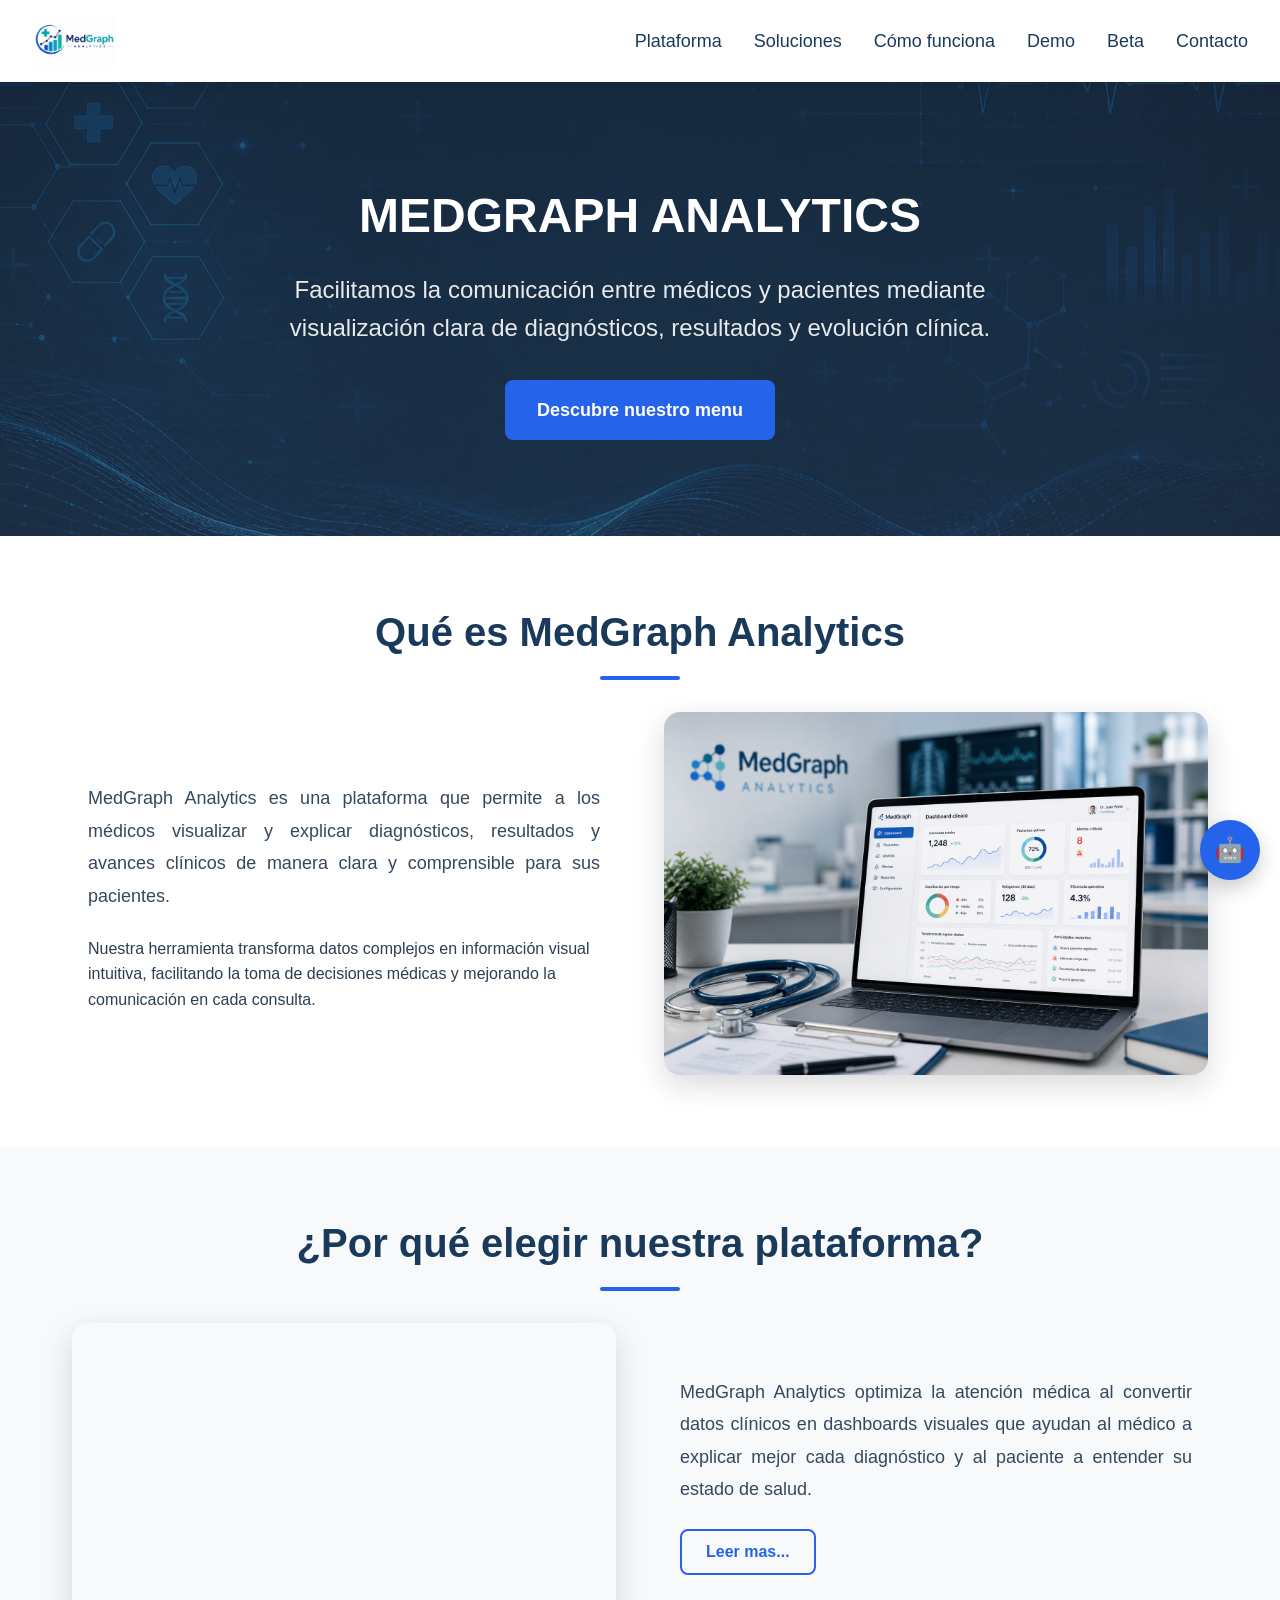
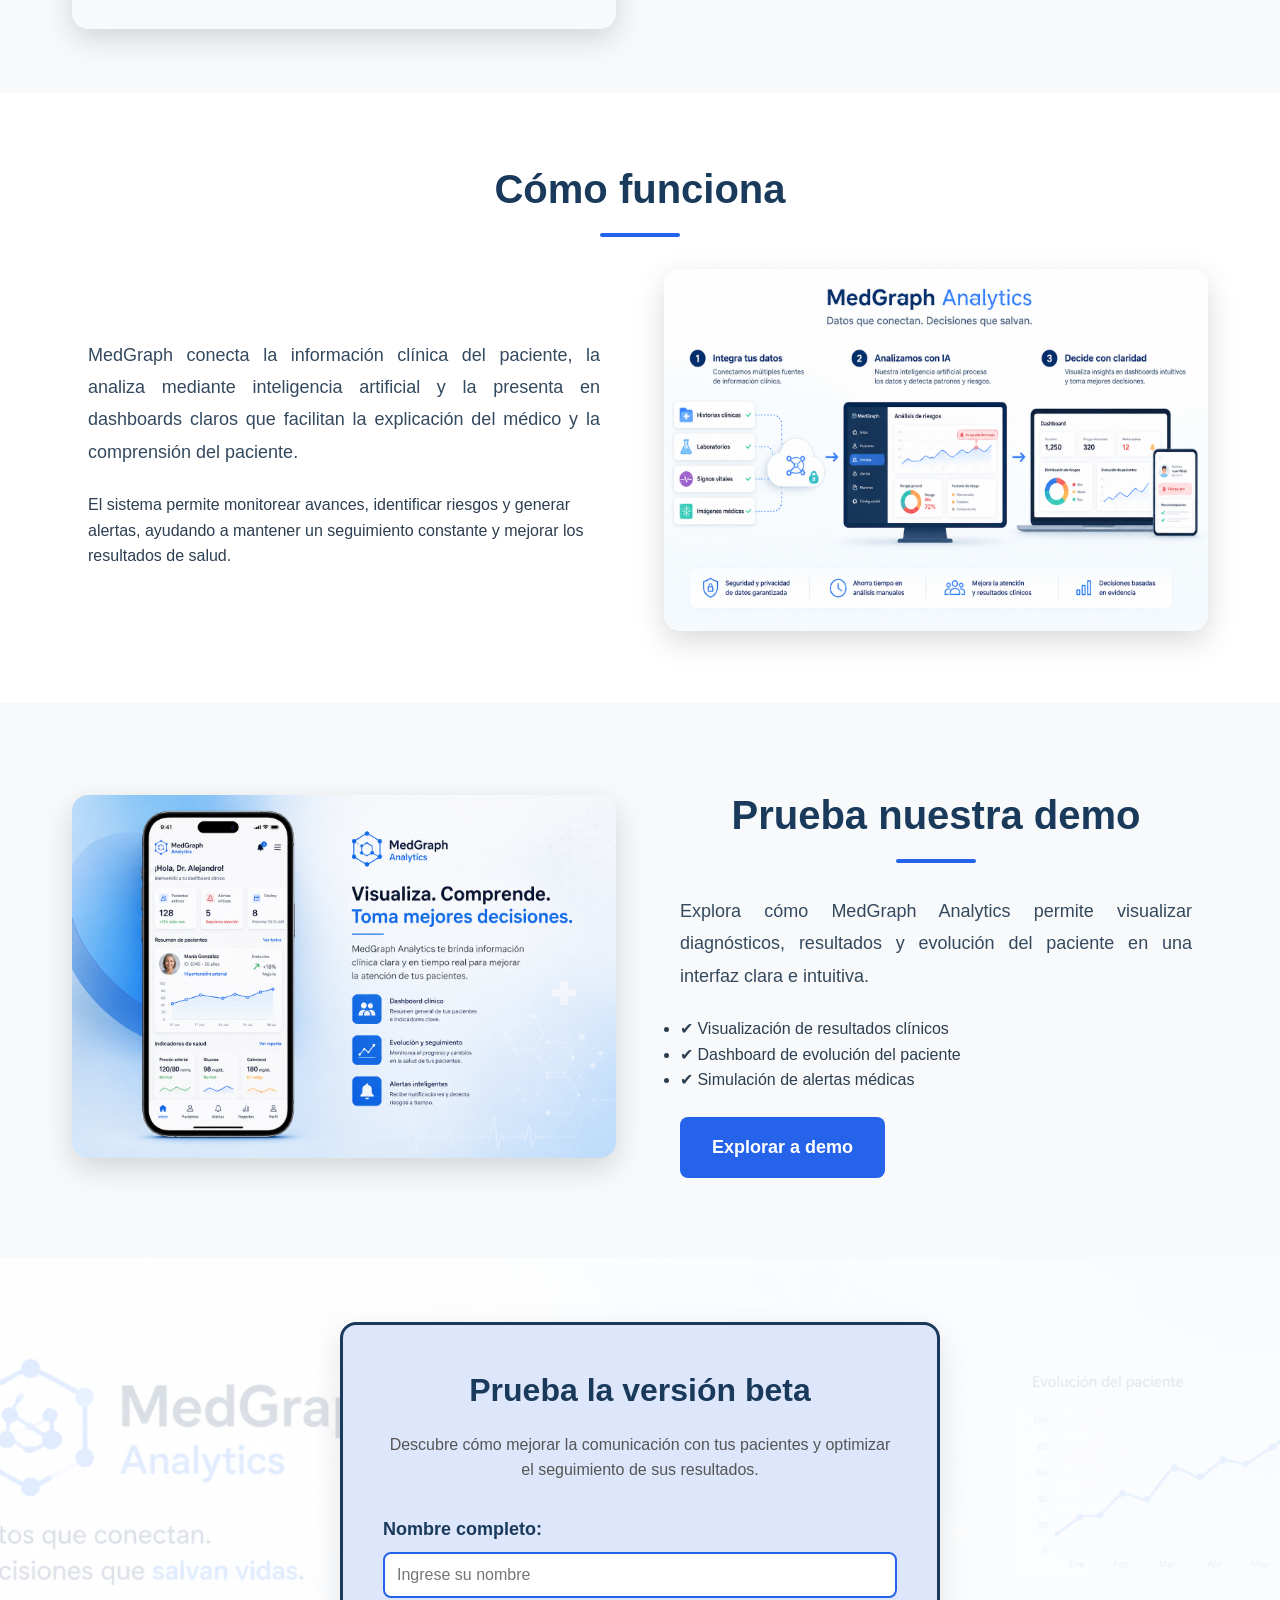
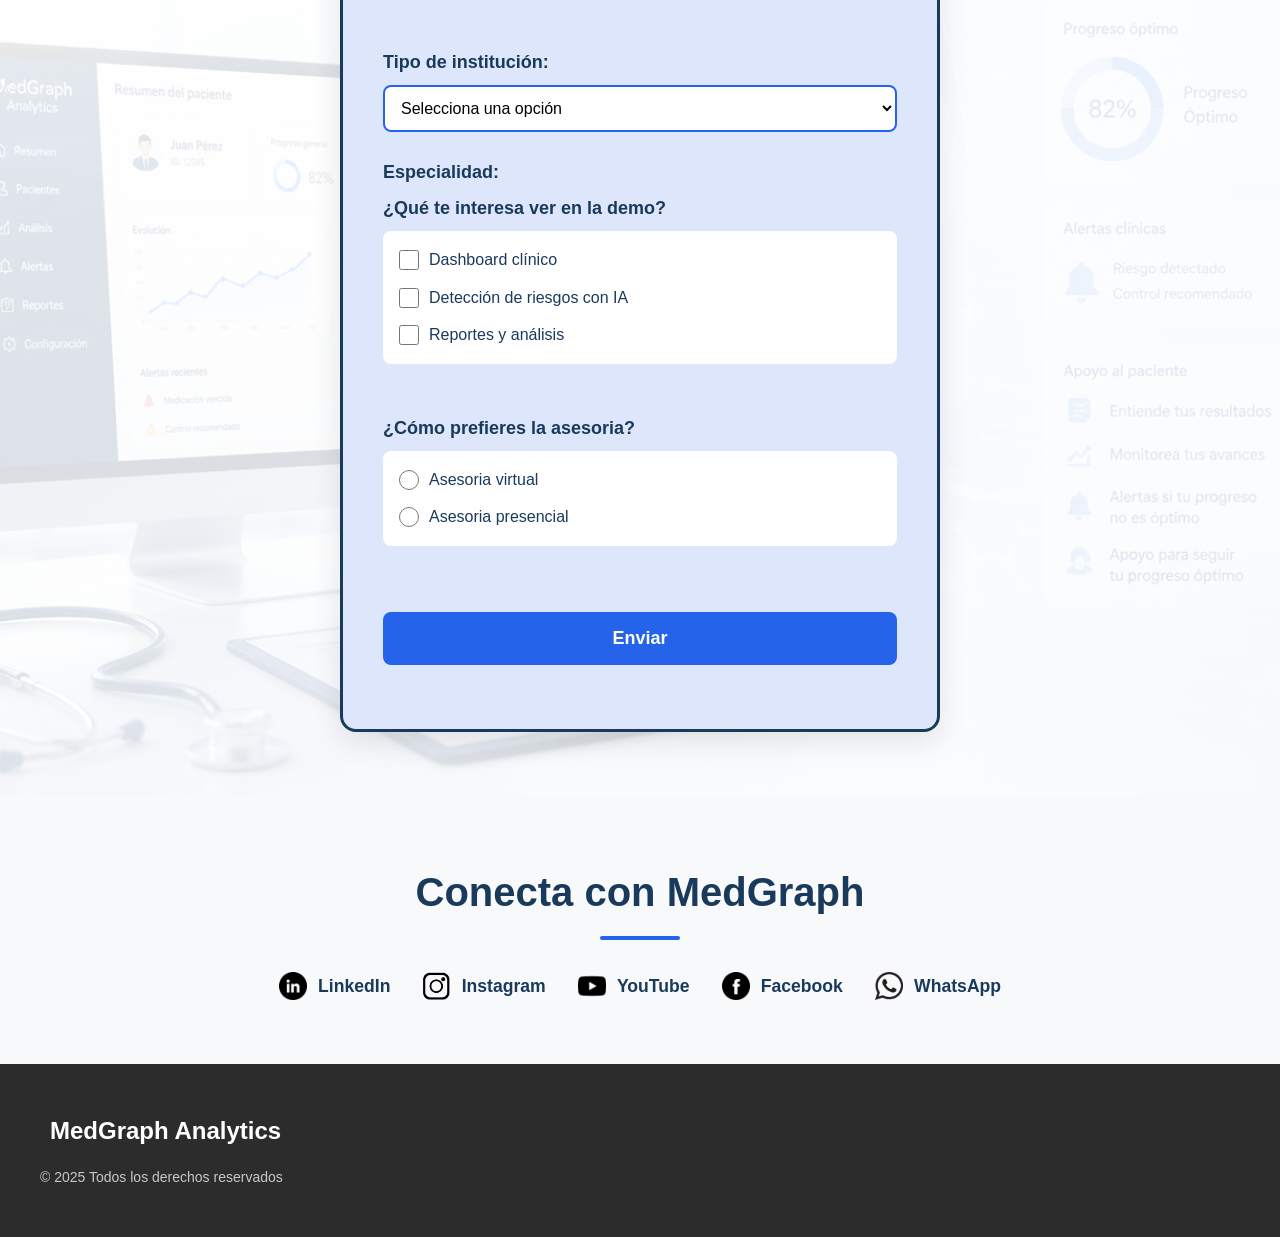
==== index.html @ 34711c99 "Add files via upload" ====
<!DOCTYPE html>
<html lang="es">
<head>
    <meta charset="UTF-8">
    <meta name="viewport" content="width=device-width, initial-scale=1.0">
    <title>cafe aroma- granos selectos</title>
    <link rel="stylesheet" href="style2.css">
    <script defer src="app.js"></script>

</head>
<body>
    <header class="header">
        <div class="logo">
        <img src="images/logo.png" alt="MedGraph Analytics" class="logo-img">
    </div>

        <nav class="nav">
            <ul class="nav-list">
                <li><a href="#menu" class="nav-link">Plataforma</a></li>
                <li><a href="#productos" class="nav-link">Soluciones</a></li>
                <li><a href="#como-funciona" class="nav-link">Cómo funciona</a></li>
                <li><a href="#demo" class="nav-link">Demo</a></li>
                <li><a href="#reservas" class="nav-link">Beta</a></li>
                <li><a href="#contacto" class="nav-link">Contacto</a></li>
            </ul>
        </nav>
    </header>

    <section class="hero">
        <div class="hero-content">
            <h1 class="hero-title">MEDGRAPH ANALYTICS</h1>
            <p class="hero-subtitle">Facilitamos la comunicación entre médicos y pacientes mediante visualización clara de diagnósticos, resultados y evolución clínica.</p>
            <a href="#menu" class="btn-primary">Descubre nuestro menu</a>
        </div>
    </section>

    <section id="menu" class="section-menu">
        <div class="container">
            <h2 class="section-title">Qué es MedGraph Analytics</h2>
            <div class="content-grid">
                <div class="text-content">
                    <p class="description">
                        MedGraph Analytics es una plataforma que permite a los médicos visualizar y explicar diagnósticos, resultados y avances clínicos de manera clara y comprensible para sus pacientes.
                    </p>
                    <p>
                        Nuestra herramienta transforma datos complejos en información visual intuitiva, facilitando la toma de decisiones médicas y mejorando la comunicación en cada consulta.
                    </p>
                </div>
                <div class="image-content">
                    <img src="images/imagen1.png" alt="cafe servido" class="section-image">
                </div>
            </div>
        </div>
    </section>

    <section id="productos" class="section-productos">
        <div class="container">
            <h2 class="section-title">¿Por qué elegir nuestra plataforma?</h2>
            <div class="content-grid-reverse">
                <div class="video-content">
                    <div class="video-wrapper">
                        <iframe 
                        width="560" 
                        height="315" 
                        src="https://www.youtube.com/embed/QJsl0TdgRLw?autoplay=1&mute=1&loop=1&playlist=QJsl0TdgRLw" 
                        title="YouTube video player" 
                        frameborder="0" 
                        allow="autoplay; accelerometer; clipboard-write; encrypted-media; gyroscope; picture-in-picture; web-share" 
                        referrerpolicy="strict-origin-when-cross-origin" 
                        allowfullscreen>
                        </iframe>
                    </div>
                </div>
                <div class="text-content">
                    <p class="description">
                        MedGraph Analytics optimiza la atención médica al convertir datos clínicos en dashboards visuales que ayudan al médico a explicar mejor cada diagnóstico y al paciente a entender su estado de salud.
                    </p>
                    <p class="description" id="extra-text" style="display: none;">
                        La plataforma permite monitorear avances, detectar alertas tempranas y acompañar al paciente en su proceso, promoviendo decisiones informadas y un seguimiento continuo.
                    </p>
                    <button class="btn-secondary" id="leer-mas-btn">Leer mas...</button>
                </div>
            </div>
        </div>
    </section>

    <section id="como-funciona" class="section-menu">
        <div class="container">
            <h2 class="section-title">Cómo funciona</h2>
            <div class="content-grid">
                <div class="text-content">
                    <p class="description">
                        MedGraph conecta la información clínica del paciente, la analiza mediante inteligencia artificial y la presenta en dashboards claros que facilitan la explicación del médico y la comprensión del paciente.
                    </p>
                    <p>
                        El sistema permite monitorear avances, identificar riesgos y generar alertas, ayudando a mantener un seguimiento constante y mejorar los resultados de salud.
                    </p>
                </div>
                <div class="image-content">
                    <img src="images/imagen2.png" alt="Dashboard clínico de MedGraph Analytics" class="section-image">
                </div>
            </div>
        </div>
    </section>

    <section id="demo" class="section-productos">
        <div class="container">
            <div class="content-grid-reverse">
                
                <div class="image-content">
                    <img src="images/demo.png" alt="Demo MedGraph" class="section-image">
                </div>

                <div class="text-content">
                    <h2 class="section-title">Prueba nuestra demo</h2>

                    <p class="description">
                        Explora cómo MedGraph Analytics permite visualizar diagnósticos, resultados y evolución del paciente en una interfaz clara e intuitiva.
                    </p>

                    <ul style="margin-bottom: 1.5rem;">
                        <li>✔ Visualización de resultados clínicos</li>
                        <li>✔ Dashboard de evolución del paciente</li>
                        <li>✔ Simulación de alertas médicas</li>
                    </ul>

                    <a href="#reservas" class="btn-primary">Explorar a demo</a>
                </div>

            </div>
        </div>
    </section>

    <section id="reservas" class="section-reservas">
        <div class="container">
            <div class="form-container">
                <h2 class="form-title">Prueba la versión beta</h2>
                <p class="form-subtitle">Descubre cómo mejorar la comunicación con tus pacientes y optimizar el seguimiento de sus resultados.</p>

                <form id="reservas-form" class="reservas-form" novalidate>
                    <div class="form-group">
                        <label for="nombre" class="form-label">Nombre completo:</label>
                        <input
                            type="text"
                            id="nombre"
                            name="nombre"
                            class="form-input"
                            placeholder="Ingrese su nombre"
                            required
                        >
                        <span class="error-message" id="nombre-error"></span>
                    </div>

                    <div class="form-group">
                        <label for="sede" class="form-label">Tipo de institución:</label>
                        <select id="sede" name="sede" class="form-select" required>
                            <option value="">Selecciona una opción</option>
                            <option value="Clinica">Clínica</option>
                            <option value="Hospital">Hospital</option>
                            <option value="Consultorio">Consultorio</option>
                            <option value="Otro">Otro</option>
                        </select>

                        <span class="error-message" id="sede-error"></span>

                    <div class="form-group">
                        <label class="form-label">Especialidad:</label>

                        <label class="form-label">¿Qué te interesa ver en la demo?</label>

                        <div class="checkbox-group">

                            <label class="checkbox-label">
                                <input type="checkbox" name="especialidad" value="Dashboard" class="checkbox-input">
                                Dashboard clínico
                            </label>
                                <label class="checkbox-label">
                                    <input type="checkbox" name="especialidad" value="IA" class="checkbox-input">
                                    Detección de riesgos con IA
                                </label>
                                <label class="checkbox-label">
                                    <input type="checkbox" name="especialidad" value="Reportes" class="checkbox-input">
                                    Reportes y análisis
                                </label>
                            </div>
                        <span class="error-message" id="especialidad-error"></span>
                    </div>

                    <div class="form-group">
                        <label class="form-label">¿Cómo prefieres la asesoria?</label>
                        <div class="radio-group">
                            <label class="radio-label">
                                <input type="radio" name="tipo-especialidad" value="Virtual" class="radio-input">
                                Asesoria virtual
                            </label>
                            <label class="radio-label">
                                <input type="radio" name="tipo-especialidad" value="Presencial" class="radio-input">
                                Asesoria presencial
                            </label>
                        </div>
                        <span class="error-message" id="tipo-especialidad-error"></span>
                    </div>

                    <button type="submit" class="btn-submit">Enviar</button>
                </form>
            </div>
        </div>
    </section>

    <section id="contacto" class="section-productos">
        <div class="container">

            <h2 class="section-title">Conecta con MedGraph</h2>

            <div class="social-contact">

                <a href="#" class="social-item">
                    <img src="images/linkedin.png" alt="LinkedIn" class="social-img">
                    <span>LinkedIn</span>
                </a>

                <a href="#" class="social-item">
                    <img src="images/instagram.png" alt="Instagram" class="social-img">
                    <span>Instagram</span>
                </a>

                <a href="#" class="social-item">
                    <img src="images/youtube.png" alt="YouTube" class="social-img">
                    <span>YouTube</span>
                </a>

                <a href="#" class="social-item">
                    <img src="images/facebook.png" alt="Facebook" class="social-img">
                    <span>Facebook</span>
                </a>

                <a href="#" class="social-item">
                    <img src="images/whatsapp.png" alt="WhatsApp" class="social-img">
                    <span>WhatsApp</span>
                </a>

            </div>

        </div>
    </section>

<!-- ============================================
     CHATBOT MEDGRAPH
============================================ -->

        <div class="chatbot-container">

            <button class="chatbot-toggle" id="chatbot-toggle">
                🤖
            </button>

            <div class="chatbot-box" id="chatbot-box">

                <div class="chatbot-header">
                    MedBot Assistant
                </div>

                <div class="chatbot-body" id="chatbot-body">

                    <div class="bot-message">
                        👋 Hola, soy MedBot. ¿Cómo puedo ayudarte?
                    </div>

                </div>

                <div class="chatbot-input-area">

                    <input 
                        type="text" 
                        id="chat-input" 
                        placeholder="Escribe tu consulta..."
                        class="chat-input"
                    >

                    <button id="send-chat" class="send-chat-btn">
                        Enviar
                    </button>

                </div>

            </div>

        </div>

    <!-- FOOTER --> 
    <footer class="footer"> 
        <div class="footer-container"> 
            <!-- Columna 1: Información del negocio --> 
            <div class="footer-column"> 
                <div class="footer-logo"> 
                    <i class="fas fa-mug-hot"></i> 
                    <h3>MedGraph Analytics</h3> 
                </div> 
                <p class="footer-copyright">© 2025 Todos los derechos reservados</p> 
            </div> 
            <!-- Columna 2: Legal --> 
            <div class="footer-column">
                <!-- Resto del contenido legal -->
            </div>
        </div>
    </footer>

</body>
</html>
---- style2.css ----
/* ============================================
   CAFÉ AROMA - ESTILOS PRINCIPALES
   Todas las medidas están en REM para escalabilidad
   Base: 1rem = 16px
   ============================================ */

/* RESET Y CONFIGURACIÓN GLOBAL */
* {
    margin: 0;
    padding: 0;
    box-sizing: border-box;
}

html {
    font-size: 16px; /* Base para cálculo de REM */
    scroll-behavior: smooth;
}

body {
    font-family: 'Arial', 'Helvetica', sans-serif;
    line-height: 1.6;
    color: #2C3E50;
    background-color: #FFFFFF;
}

/* VARIABLES CSS (Paleta de colores) */
:root {
    --color-primary: #1A3A5C;      /* Azul oscuro */
    --color-secondary: #2563EB;    /* Naranja */
    --color-accent: #16A34A;       /* Naranja oscuro */
    --color-light: #dde6fa;        /* Crema */
    --color-mint: #ffffff;         /* Verde menta */
    --color-error: #2563EB;        /* Rojo */
    --color-dark: #2C2C2C;         /* Gris oscuro */
    --color-text-light: #ECF0F1;   /* Texto claro */
}

/* CONTENEDOR GENERAL */
.container {
    max-width: 75rem; /* 1200px */
    margin: 0 auto;
    padding: 0 2rem; /* 32px */
}

/* ============================================
   HEADER Y NAVEGACIÓN
   ============================================ */

.header {
    background-color: #FFFFFF;
    box-shadow: 0 0.125rem 0.5rem rgba(0, 0, 0, 0.1); /* 0 2px 8px */
    padding: 1rem 2rem; /* 16px 32px */
    display: flex;
    justify-content: space-between;
    align-items: center;
    position: sticky;
    top: 0;
    z-index: 1000;
}

.logo {
    display: flex;
    align-items: center;
    gap: 0.625rem; /* 10px */
    font-size: 1.5rem; /* 24px */
    font-weight: bold;
    color: var(--color-primary);
}

.logo i {
    font-size: 2rem; /* 32px */
    color: var(--color-secondary);
}

.logo-img {
    height: 50px;
    width: auto;
    display: block;
}

.nav-list {
    display: flex;
    list-style: none;
    gap: 2rem; /* 32px */
}

.nav-link {
    text-decoration: none;
    color: var(--color-primary);
    font-size: 1.125rem; /* 18px */
    font-weight: 500;
    transition: color 0.3s ease;
    position: relative;
}

.nav-link::after {
    content: '';
    position: absolute;
    bottom: -0.3125rem; /* -5px */
    left: 0;
    width: 0;
    height: 0.1875rem; /* 3px */
    background-color: var(--color-secondary);
    transition: width 0.3s ease;
}

.nav-link:hover {
    color: var(--color-secondary);
}

.nav-link:hover::after {
    width: 100%;
}

/* ============================================
   SECCIÓN HERO/BANNER
   ============================================ */

.hero {
    background: 
        linear-gradient(rgba(44,62,80,0.50), rgba(52,73,94,0.50)),
        url('images/hero.png');
    background-size: cover;
    background-position: right center;
    background-repeat: no-repeat;

    color: white;
    padding: 6rem 2rem;
    text-align: center;
}

.hero {
    backdrop-filter: blur(2px);
}

.hero-content {
    max-width: 50rem; /* 800px */
    margin: 0 auto;
}

.hero-title {
    font-size: 3rem; /* 48px */
    margin-bottom: 1rem; /* 16px */
    font-weight: 700;
}

.hero-subtitle {
    font-size: 1.5rem; /* 24px */
    margin-bottom: 2rem; /* 32px */
    opacity: 0.9;
}

.btn-primary {
    display: inline-block;
    background-color: var(--color-secondary);
    color: white;
    padding: 1rem 2rem; /* 16px 32px */
    text-decoration: none;
    border-radius: 0.5rem; /* 8px */
    font-size: 1.125rem; /* 18px */
    font-weight: 600;
    transition: all 0.3s ease;
}

.btn-primary:hover {
    background-color: var(--color-accent);
    transform: translateY(-0.1875rem); /* -3px */
    box-shadow: 0 0.625rem 1.25rem rgba(255, 140, 66, 0.3); /* 0 10px 20px */
}

/* ============================================
   SECCIONES GENERALES
   ============================================ */

.section-menu,
.section-productos,
.section-reservas {
    padding: 4rem 0; /* 64px 0 */
}

.section-menu {
    background-color: #FFFFFF;
}

.section-productos {
    background-color: #F8F9FA;
}

.section-reservas {
    background: 
        linear-gradient(rgba(255,255,255,0.85), rgba(255,255,255,0.85)),
        url('images/fondoo.png');
    background-size: cover;
    background-position: center;
    background-repeat: no-repeat;
}

.section-title {
    font-size: 2.5rem; /* 40px */
    color: var(--color-primary);
    margin-bottom: 2rem; /* 32px */
    text-align: center;
    position: relative;
    padding-bottom: 1rem; /* 16px */
}

.section-title::after {
    content: '';
    position: absolute;
    bottom: 0;
    left: 50%;
    transform: translateX(-50%);
    width: 5rem; /* 80px */
    height: 0.25rem; /* 4px */
    background-color: var(--color-secondary);
    border-radius: 0.125rem; /* 2px */
}

/* ============================================
   GRIDS DE CONTENIDO
   ============================================ */

.content-grid,
.content-grid-reverse {
    display: grid;
    grid-template-columns: 1fr 1fr;
    gap: 3rem; /* 48px */
    align-items: center;
}

.text-content {
    padding: 1rem; /* 16px */
}

.description {
    font-size: 1.125rem; /* 18px */
    line-height: 1.8;
    margin-bottom: 1.5rem; /* 24px */
    color: #34495E;
    text-align: justify;
}

.section-image {
    width: 100%;
    height: auto;
    border-radius: 1rem; /* 16px */
    box-shadow: 0 0.625rem 1.875rem rgba(0, 0, 0, 0.15); /* 0 10px 30px */
    transition: transform 0.3s ease;
}

.section-image:hover {
    transform: scale(1.02);
}

/* ============================================
   VIDEO
   ============================================ */

.video-wrapper {
    position: relative;
    padding-bottom: 56.25%; /* Ratio 16:9 */
    height: 0;
    overflow: hidden;
    border-radius: 1rem; /* 16px */
    box-shadow: 0 0.625rem 1.875rem rgba(0, 0, 0, 0.15);
}

.video-wrapper iframe {
    position: absolute;
    top: 0;
    left: 0;
    width: 100%;
    height: 100%;
    border-radius: 1rem;
}

/* ============================================
   BOTONES
   ============================================ */

.btn-secondary {
    background-color: transparent;
    color: var(--color-secondary);
    border: 0.125rem solid var(--color-secondary); /* 2px */
    padding: 0.75rem 1.5rem; /* 12px 24px */
    border-radius: 0.5rem; /* 8px */
    font-size: 1rem; /* 16px */
    font-weight: 600;
    cursor: pointer;
    transition: all 0.3s ease;
}

.btn-secondary:hover {
    background-color: var(--color-secondary);
    color: white;
    transform: translateY(-0.125rem); /* -2px */
}

/* ============================================
   FORMULARIO DE RESERVAS
   ============================================ */

.form-container {
    max-width: 37.5rem; /* 600px */
    margin: 0 auto;
    background-color: var(--color-light);
    border: 0.1875rem solid var(--color-primary); /* 3px */
    border-radius: 1rem; /* 16px */
    padding: 2.5rem; /* 40px */
    box-shadow: 0 0.625rem 1.875rem rgba(0, 0, 0, 0.1);
}

.form-title {
    font-size: 2rem; /* 32px */
    color: var(--color-primary);
    text-align: center;
    margin-bottom: 1rem; /* 16px */
}

.form-subtitle {
    text-align: center;
    color: #555;
    margin-bottom: 2rem; /* 32px */
    font-size: 1rem; /* 16px */
}

.form-group {
    margin-bottom: 1.5rem; /* 24px */
}

.form-label {
    display: block;
    color: var(--color-primary);
    font-size: 1.125rem; /* 18px */
    font-weight: 600;
    margin-bottom: 0.5rem; /* 8px */
}

.form-input,
.form-select {
    width: 100%;
    padding: 0.75rem; /* 12px */
    border: 0.125rem solid var(--color-error); /* 2px */
    border-radius: 0.5rem; /* 8px */
    font-size: 1rem; /* 16px */
    transition: all 0.3s ease;
    background-color: white;
}

.form-input:focus,
.form-select:focus {
    outline: none;
    border-color: var(--color-secondary);
    box-shadow: 0 0 0 0.1875rem rgba(255, 140, 66, 0.2); /* 0 0 0 3px */
}

.checkbox-group,
.radio-group {
    background-color: var(--color-mint);
    padding: 1rem; /* 16px */
    border-radius: 0.5rem; /* 8px */
    display: flex;
    flex-direction: column;
    gap: 0.75rem; /* 12px */
}

.checkbox-label,
.radio-label {
    display: flex;
    align-items: center;
    gap: 0.625rem; /* 10px */
    font-size: 1rem; /* 16px */
    color: var(--color-primary);
    cursor: pointer;
    font-weight: 500;
}

.checkbox-input,
.radio-input {
    width: 1.25rem; /* 20px */
    height: 1.25rem; /* 20px */
    cursor: pointer;
}

.error-message {
    display: block;
    color: var(--color-error);
    font-size: 0.875rem; /* 14px */
    margin-top: 0.375rem; /* 6px */
    min-height: 1.25rem; /* 20px */
}

.btn-submit {
    width: 100%;
    background-color: var(--color-secondary);
    color: white;
    border: none;
    padding: 1rem 2rem; /* 16px 32px */
    border-radius: 0.5rem; /* 8px */
    font-size: 1.125rem; /* 18px */
    font-weight: 700;
    cursor: pointer;
    transition: all 0.3s ease;
    margin-top: 1rem; /* 16px */
}

.btn-submit:hover {
    background-color: var(--color-accent);
    transform: translateY(-0.1875rem); /* -3px */
    box-shadow: 0 0.625rem 1.25rem rgba(255, 140, 66, 0.3);
}

.btn-submit:active {
    transform: translateY(0);
}

.social-contact {
    display: flex;
    justify-content: center;
    align-items: center;
    gap: 2rem;
    flex-wrap: wrap;
    margin-top: 2rem;
}

.social-item {
    display: flex;
    align-items: center;
    gap: 0.7rem;
    text-decoration: none;
    color: var(--color-primary);
    font-size: 1.1rem;
    font-weight: 600;
    transition: transform 0.3s ease;
}

.social-item:hover {
    transform: translateY(-3px);
    color: var(--color-secondary);
}

.social-img {
    width: 28px;
    height: 28px;
    object-fit: contain;
}

/* ============================================
   CHATBOT MEDGRAPH
============================================ */

.chatbot-container {
    position: fixed;
    bottom: 20px;
    right: 20px;
    z-index: 9999;
}

.chatbot-toggle {
    width: 60px;
    height: 60px;
    border-radius: 50%;
    border: none;
    background-color: #2563EB;
    color: white;
    font-size: 1.5rem;
    cursor: pointer;
    box-shadow: 0 8px 20px rgba(0,0,0,0.2);
    transition: transform 0.3s ease;
}

.chatbot-toggle:hover {
    transform: scale(1.1);
}

/* CAJA DEL CHATBOT */

.chatbot-box {
    width: 320px;
    background-color: white;
    border-radius: 1rem;
    box-shadow: 0 10px 30px rgba(0,0,0,0.2);
    overflow: hidden;
    margin-bottom: 15px;
    display: none;

    position: absolute;
    bottom: 80px;
    right: 0;
}

/* HEADER */

.chatbot-header {
    background-color: #1A3A5C;
    color: white;
    padding: 1rem;
    font-weight: bold;
    text-align: center;
}

/* BODY */

.chatbot-body {
    padding: 1rem;
    max-height: 250px;
    overflow-y: auto;
    background-color: #F8F9FA;
}

/* MENSAJES */

.bot-message {
    background-color: #E5EDFF;
    padding: 0.8rem;
    border-radius: 0.8rem;
    margin-bottom: 1rem;
    color: #1A3A5C;
    font-size: 0.95rem;
}

/* INPUT */

.chatbot-input-area {
    display: flex;
    gap: 0.5rem;
    padding: 1rem;
    border-top: 1px solid #ddd;
    background-color: white;
}

.chat-input {
    flex: 1;
    padding: 0.8rem;
    border: 1px solid #ccc;
    border-radius: 0.5rem;
    outline: none;
}

.send-chat-btn {
    background-color: #2563EB;
    color: white;
    border: none;
    padding: 0.8rem 1rem;
    border-radius: 0.5rem;
    cursor: pointer;
    transition: background-color 0.3s ease;
}

.send-chat-btn:hover {
    background-color: #1D4ED8;
}

/* ============================================
   FOOTER
   ============================================ */

.footer {
    background-color: var(--color-dark);
    color: var(--color-text-light);
    padding: 3rem 2rem; /* 48px 32px */
}

.footer-container {
    max-width: 75rem; /* 1200px */
    margin: 0 auto;
    display: grid;
    grid-template-columns: repeat(3, 1fr);
    gap: 3rem; /* 48px */
}

.footer-column {
    display: flex;
    flex-direction: column;
}

.footer-logo {
    display: flex;
    align-items: center;
    gap: 0.625rem; /* 10px */
    margin-bottom: 1rem; /* 16px */
}

.footer-logo i {
    font-size: 2rem; /* 32px */
    color: var(--color-secondary);
}

.footer-logo h3 {
    font-size: 1.5rem; /* 24px */
    color: white;
}

.footer-copyright {
    font-size: 0.875rem; /* 14px */
    opacity: 0.8;
}

.footer-heading {
    font-size: 1.25rem; /* 20px */
    margin-bottom: 1rem; /* 16px */
    color: white;
}

.footer-links {
    list-style: none;
    display: flex;
    flex-direction: column;
    gap: 0.75rem; /* 12px */
}

.footer-links a {
    color: var(--color-text-light);
    text-decoration: none;
    font-size: 1rem; /* 16px */
    transition: color 0.3s ease;
}

.footer-links a:hover {
    color: var(--color-secondary);
}

.social-icons {
    display: flex;
    gap: 1rem; /* 16px */
}

.social-icon {
    width: 2.5rem; /* 40px */
    height: 2.5rem; /* 40px */
    background-color: rgba(255, 255, 255, 0.1);
    border-radius: 50%;
    display: flex;
    align-items: center;
    justify-content: center;
    color: white;
    font-size: 1.25rem; /* 20px */
    transition: all 0.3s ease;
}

.social-icon:hover {
    background-color: var(--color-secondary);
    transform: scale(1.1);
}

/* ============================================
   MEDIA QUERIES - RESPONSIVE DESIGN
   ============================================ */

/* Tablets - max-width: 768px */
@media screen and (max-width: 48rem) {
    
    /* Header */
    .header {
        flex-direction: column;
        padding: 1rem; /* 16px */
        gap: 1rem;
    }

    .nav-list {
        flex-direction: column;
        text-align: center;
        gap: 1rem; /* 16px */
    }

    /* Hero */
    .hero {
        padding: 4rem 1rem; /* 64px 16px */
    }

    .hero-title {
        font-size: 2rem; /* 32px */
    }

    .hero-subtitle {
        font-size: 1.25rem; /* 20px */
    }

    /* Sections */
    .section-menu,
    .section-productos,
    .section-reservas {
        padding: 3rem 0; /* 48px 0 */
    }

    .section-title {
        font-size: 2rem; /* 32px */
    }

    /* Grids */
    .content-grid,
    .content-grid-reverse {
        grid-template-columns: 1fr;
        gap: 2rem; /* 32px */
    }

    /* Footer */
    .footer-container {
        grid-template-columns: 1fr 1fr;
        gap: 2rem; /* 32px */
    }

    .footer-column:first-child {
        grid-column: 1 / -1;
        text-align: center;
    }

    /* Formulario */
    .form-container {
        padding: 2rem; /* 32px */
    }
}

/* Móviles - max-width: 480px */
@media screen and (max-width: 30rem) {
    
    html {
        font-size: 14px; /* Reducir base para móviles */
    }

    /* Header */
    .logo {
        font-size: 1.25rem; /* Ajustado */
    }

    .nav-link {
        font-size: 1rem; /* Ajustado */
    }

    /* Hero */
    .hero {
        padding: 3rem 1rem; /* Ajustado */
    }

    .hero-title {
        font-size: 1.75rem; /* Ajustado */
    }

    .hero-subtitle {
        font-size: 1.125rem; /* Ajustado */
    }

    /* Sections */
    .container {
        padding: 0 1rem; /* 16px */
    }

    .section-title {
        font-size: 1.75rem; /* Ajustado */
    }

    .description {
        font-size: 1rem; /* Ajustado */
        text-align: left;
    }

    /* Footer */
    .footer-container {
        grid-template-columns: 1fr;
        gap: 2rem; /* 32px */
        text-align: center;
    }

    .footer-column {
        align-items: center;
    }

    .footer-links {
        align-items: center;
    }

    /* Formulario */
    .form-container {
        padding: 1.5rem; /* 24px */
        border-width: 0.125rem; /* 2px */
    }

    .form-title {
        font-size: 1.5rem; /* Ajustado */
    }

    .btn-submit {
        padding: 0.875rem 1.5rem; /* Ajustado */
    }   
}
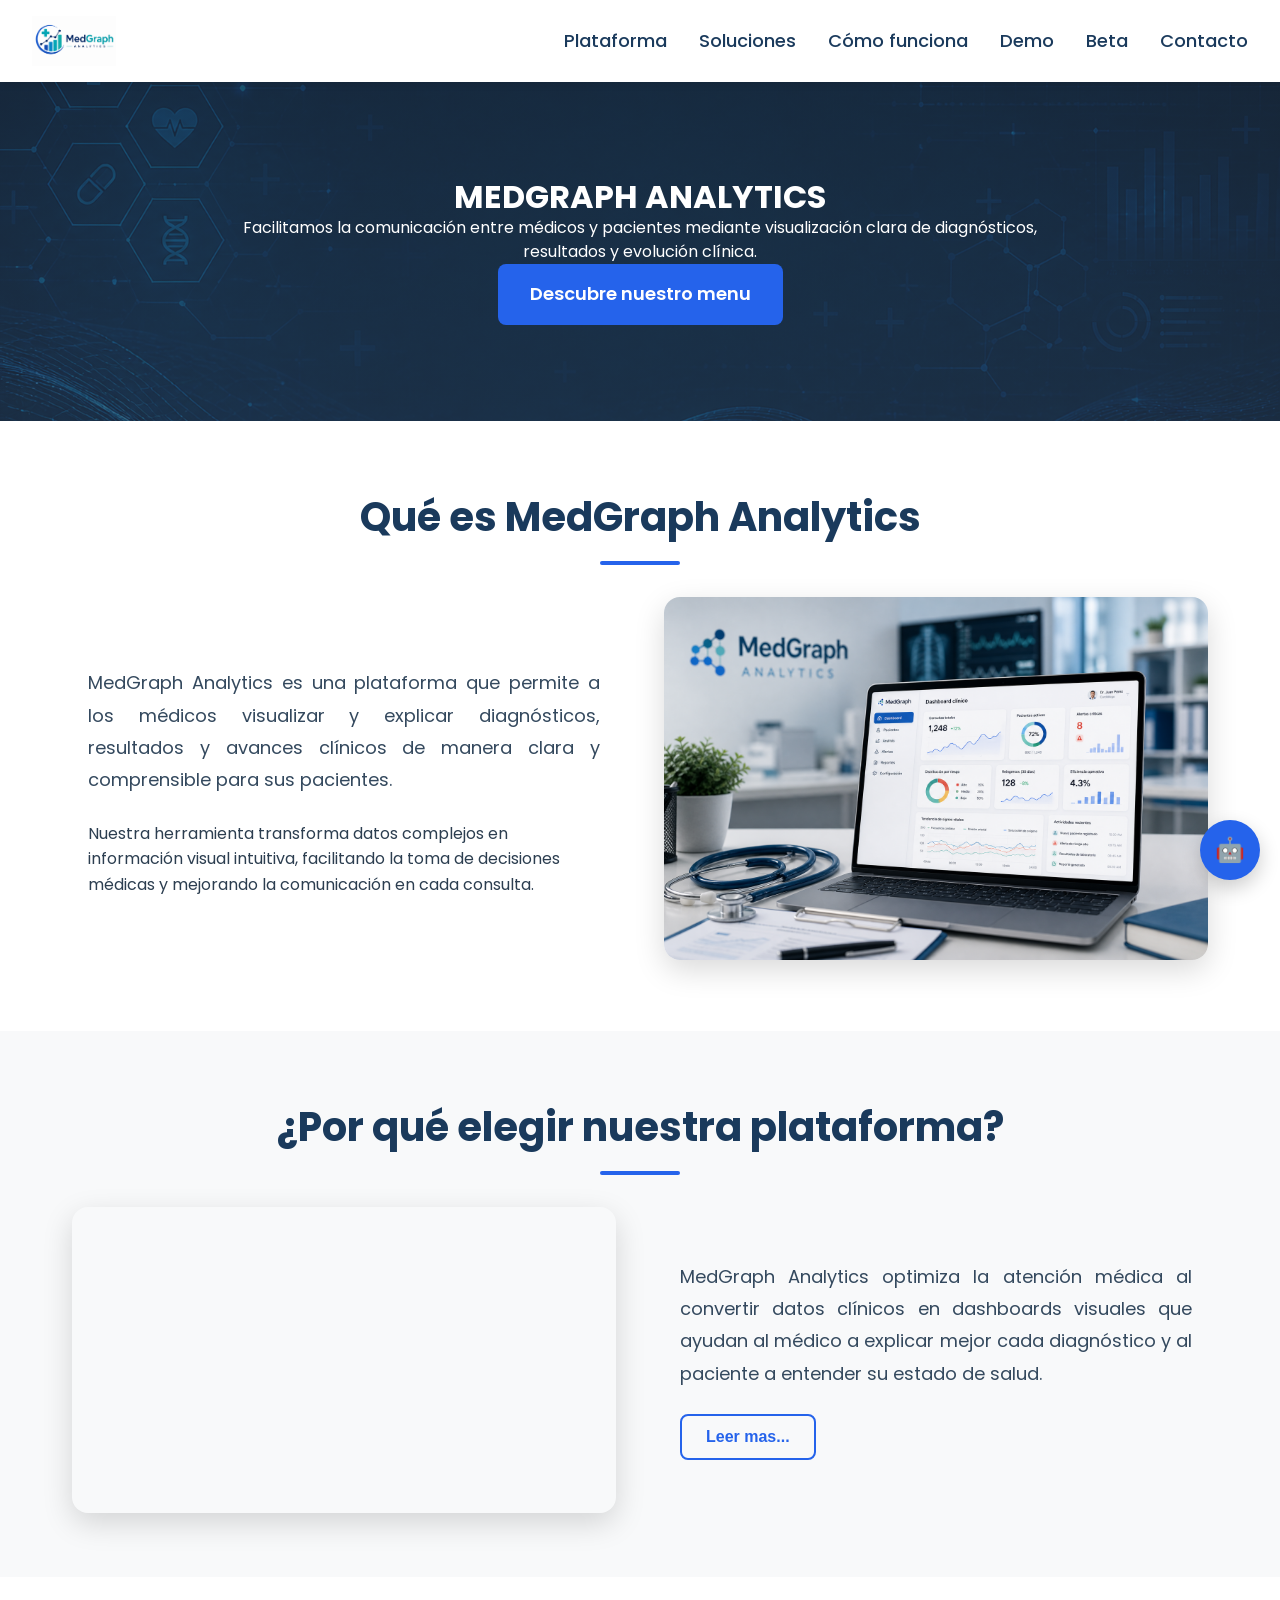
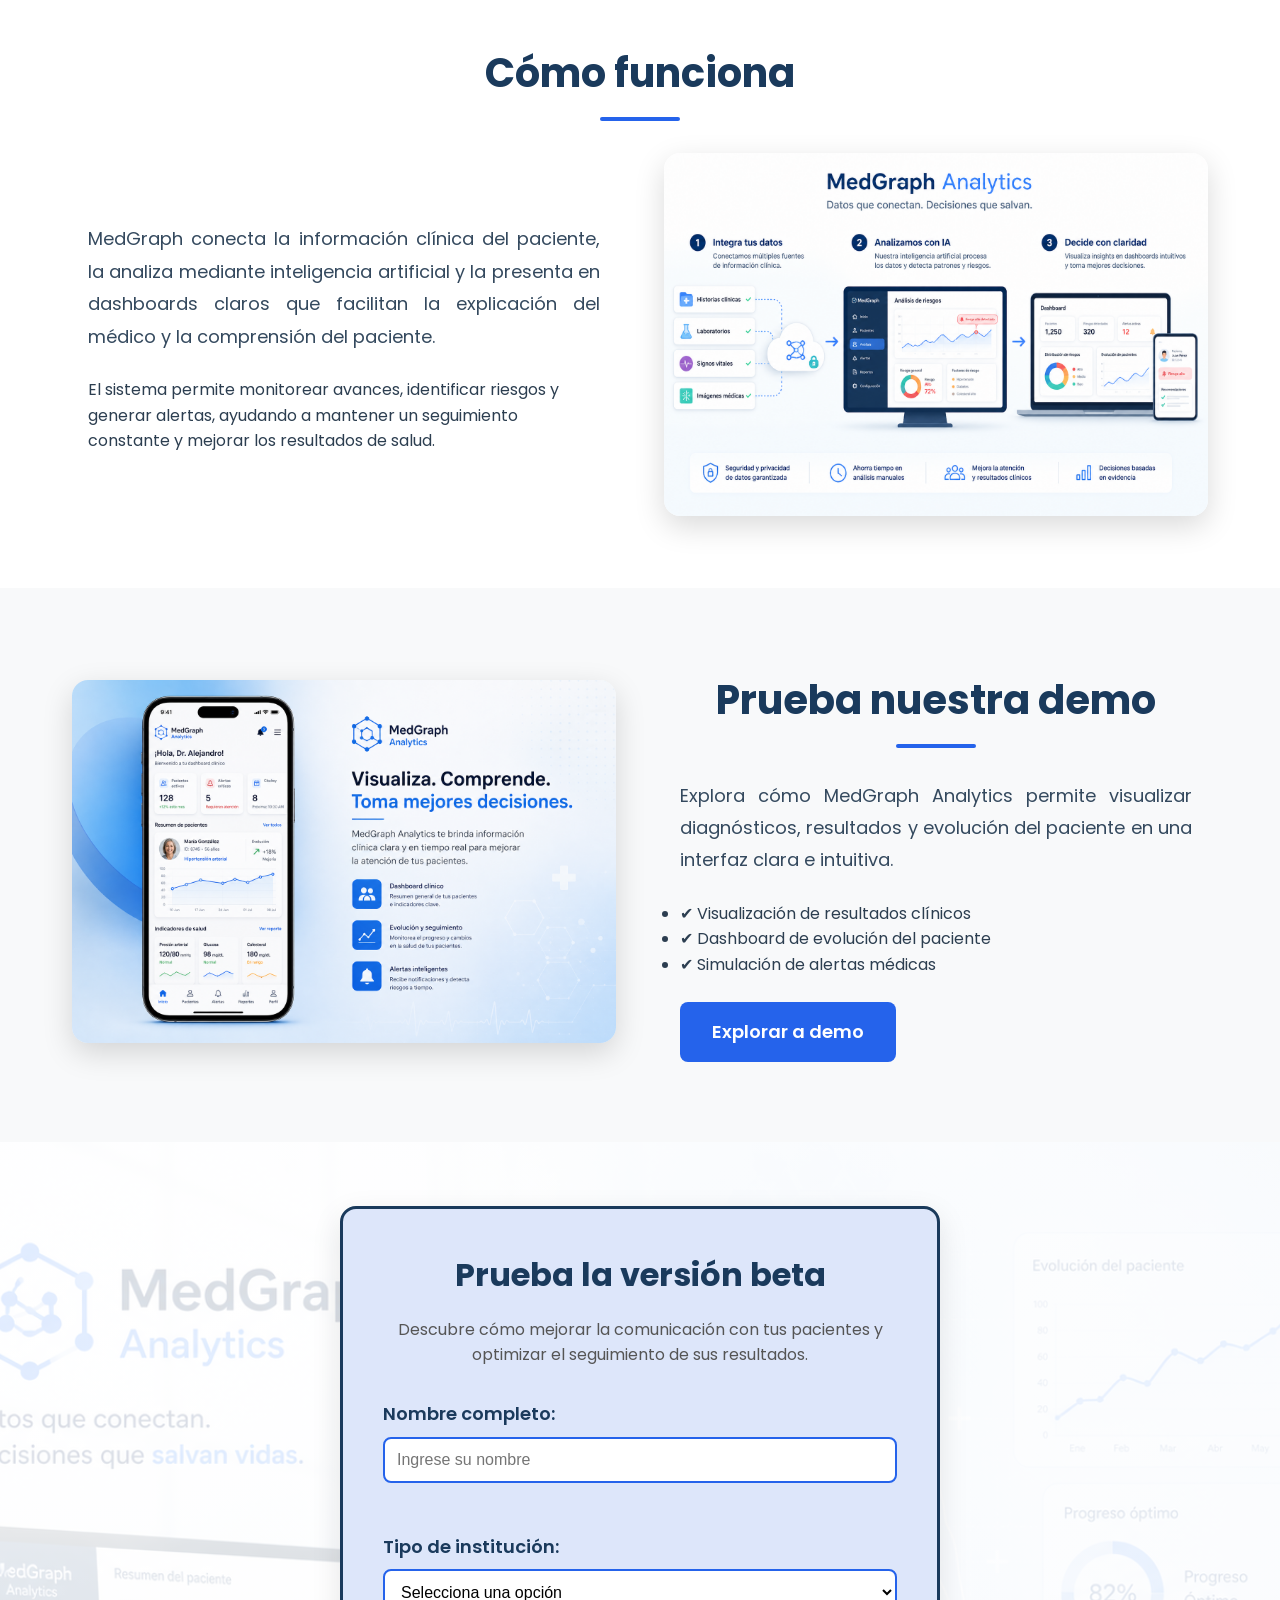
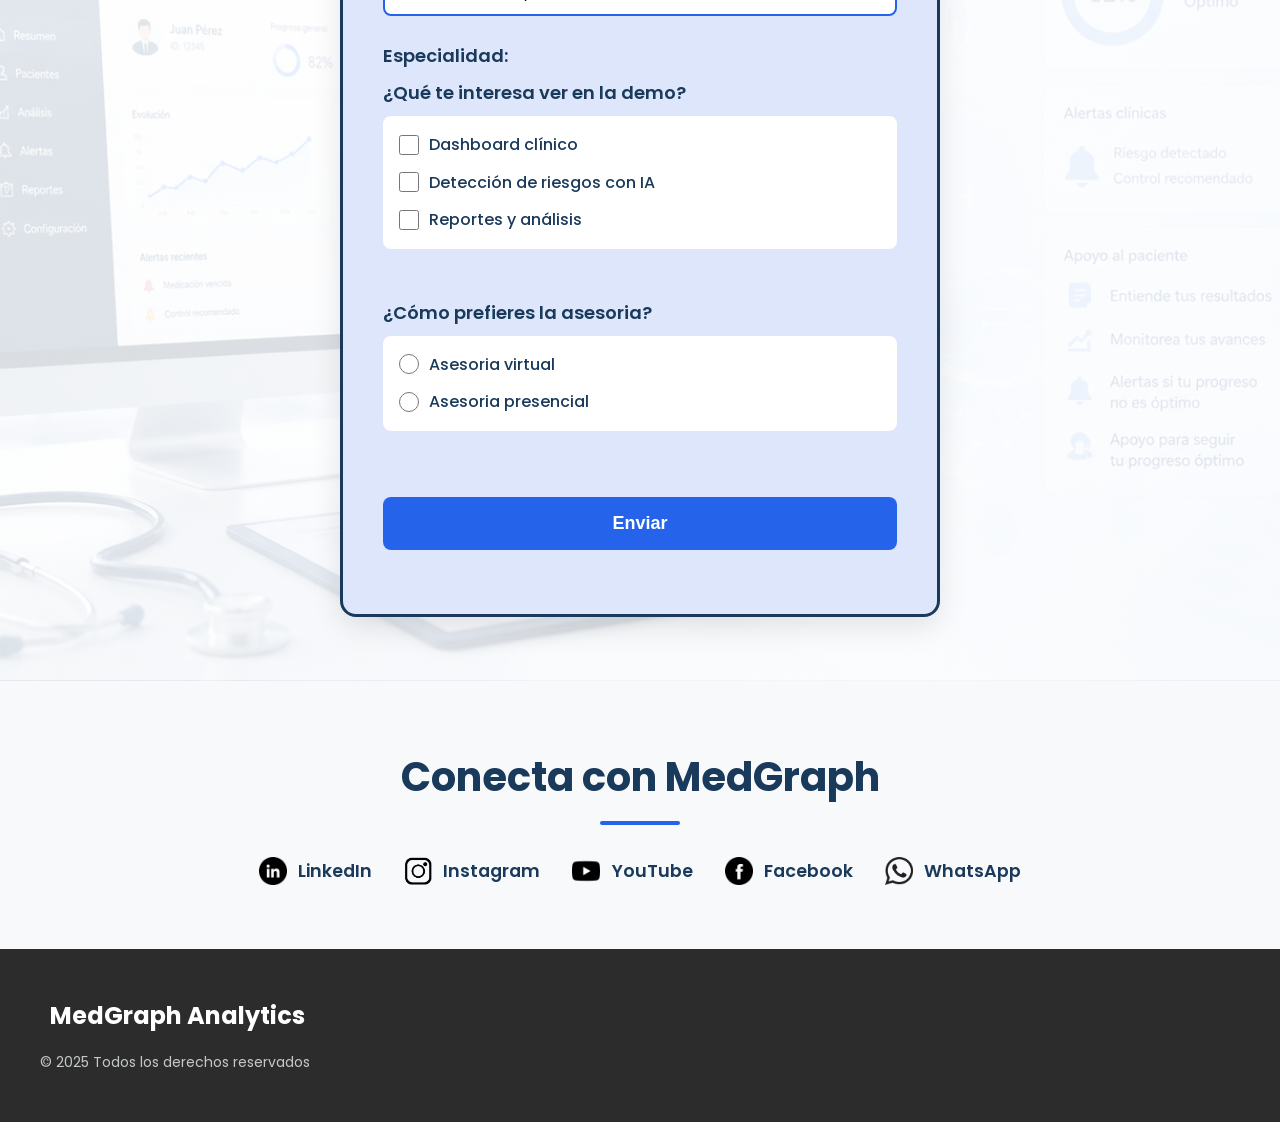
==== commit 13f1553c: "Update index.html" ====
--- a/index.html
+++ b/index.html
@@ -5,6 +5,7 @@
     <meta name="viewport" content="width=device-width, initial-scale=1.0">
     <title>cafe aroma- granos selectos</title>
     <link rel="stylesheet" href="style2.css">
+    <link href="https://fonts.googleapis.com/css2?family=Poppins:wght@300;400;500;600;700&display=swap" rel="stylesheet">
     <script defer src="app.js"></script>
 
 </head>
@@ -306,4 +307,4 @@
     </footer>
 
 </body>
-</html>+</html>
--- a/style2.css
+++ b/style2.css
@@ -17,7 +17,7 @@
 }
 
 body {
-    font-family: 'Arial', 'Helvetica', sans-serif;
+    font-family: 'Poppins', sans-serif;
     line-height: 1.6;
     color: #2C3E50;
     background-color: #FFFFFF;
@@ -139,15 +139,13 @@
 }
 
 .hero-title {
-    font-size: 3rem; /* 48px */
-    margin-bottom: 1rem; /* 16px */
-    font-weight: 700;
+    font-size: 2rem;
+    line-height: 1.2;
 }
 
 .hero-subtitle {
-    font-size: 1.5rem; /* 24px */
-    margin-bottom: 2rem; /* 32px */
-    opacity: 0.9;
+    font-size: 1rem;
+    line-height: 1.5;
 }
 
 .btn-primary {
@@ -649,18 +647,33 @@
 
 /* Tablets - max-width: 768px */
 @media screen and (max-width: 48rem) {
-    
+        
     /* Header */
     .header {
         flex-direction: column;
-        padding: 1rem; /* 16px */
+        padding: 1rem;
         gap: 1rem;
     }
 
+    .logo-img {
+        width: 140px;
+        height: auto;
+    }
+
+    .nav {
+        width: 100%;
+    }
+
     .nav-list {
-        flex-direction: column;
-        text-align: center;
-        gap: 1rem; /* 16px */
+        display: flex;
+        flex-wrap: wrap;
+        justify-content: center;
+        gap: 0.8rem;
+        padding: 0;
+    }
+
+    .nav-link {
+        font-size: 0.95rem;
     }
 
     /* Hero */
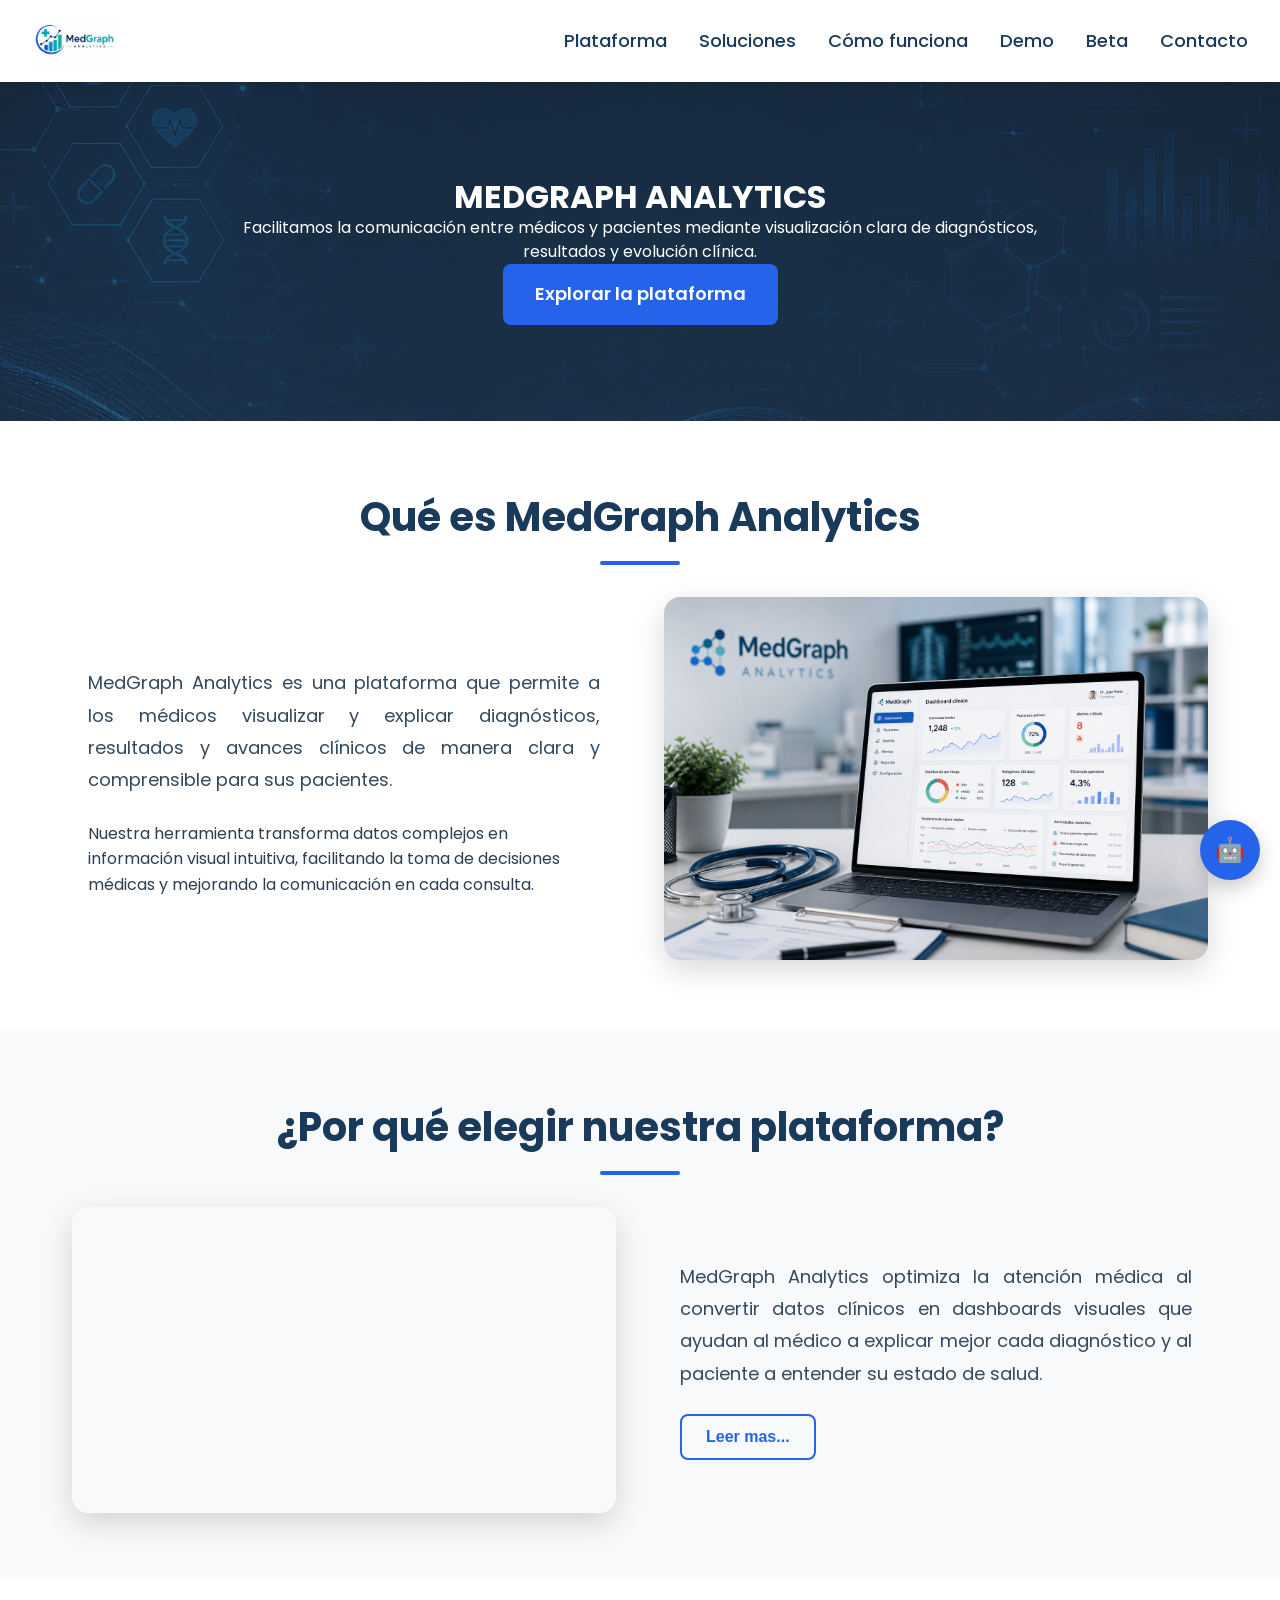
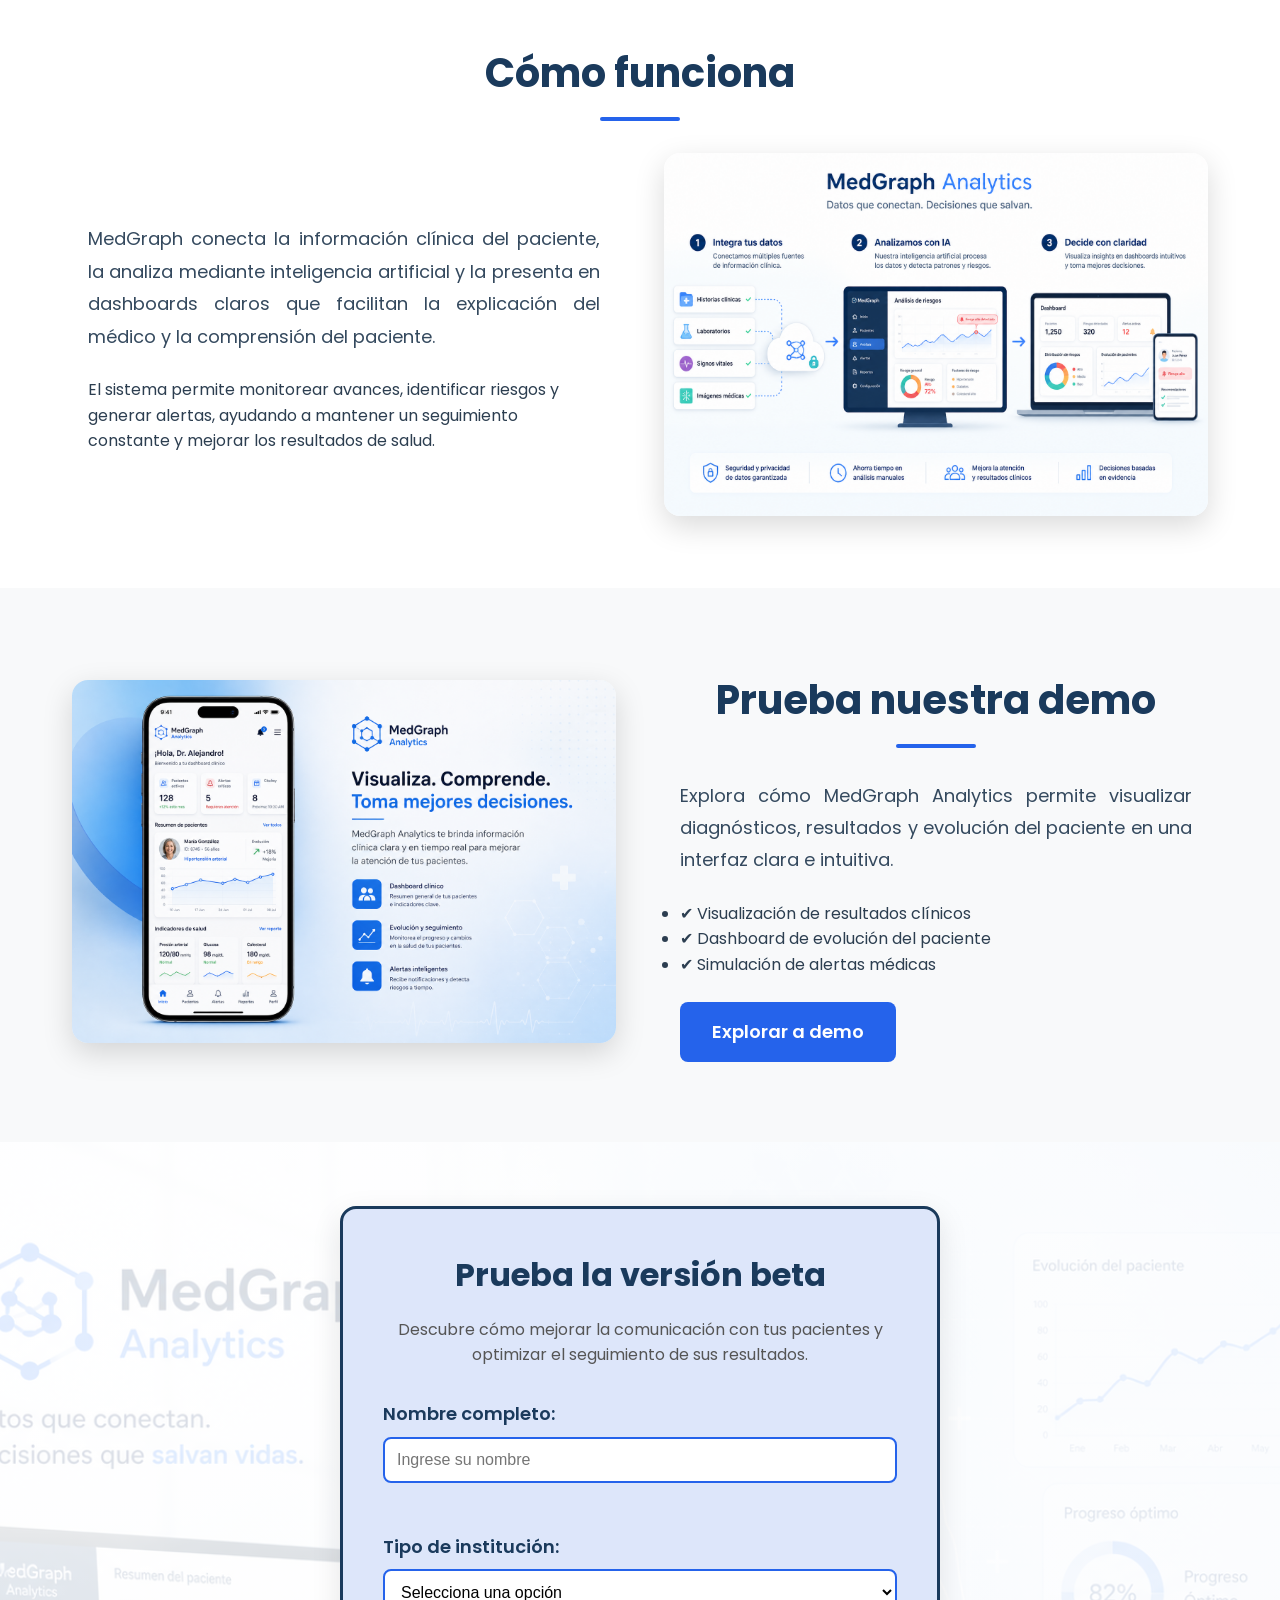
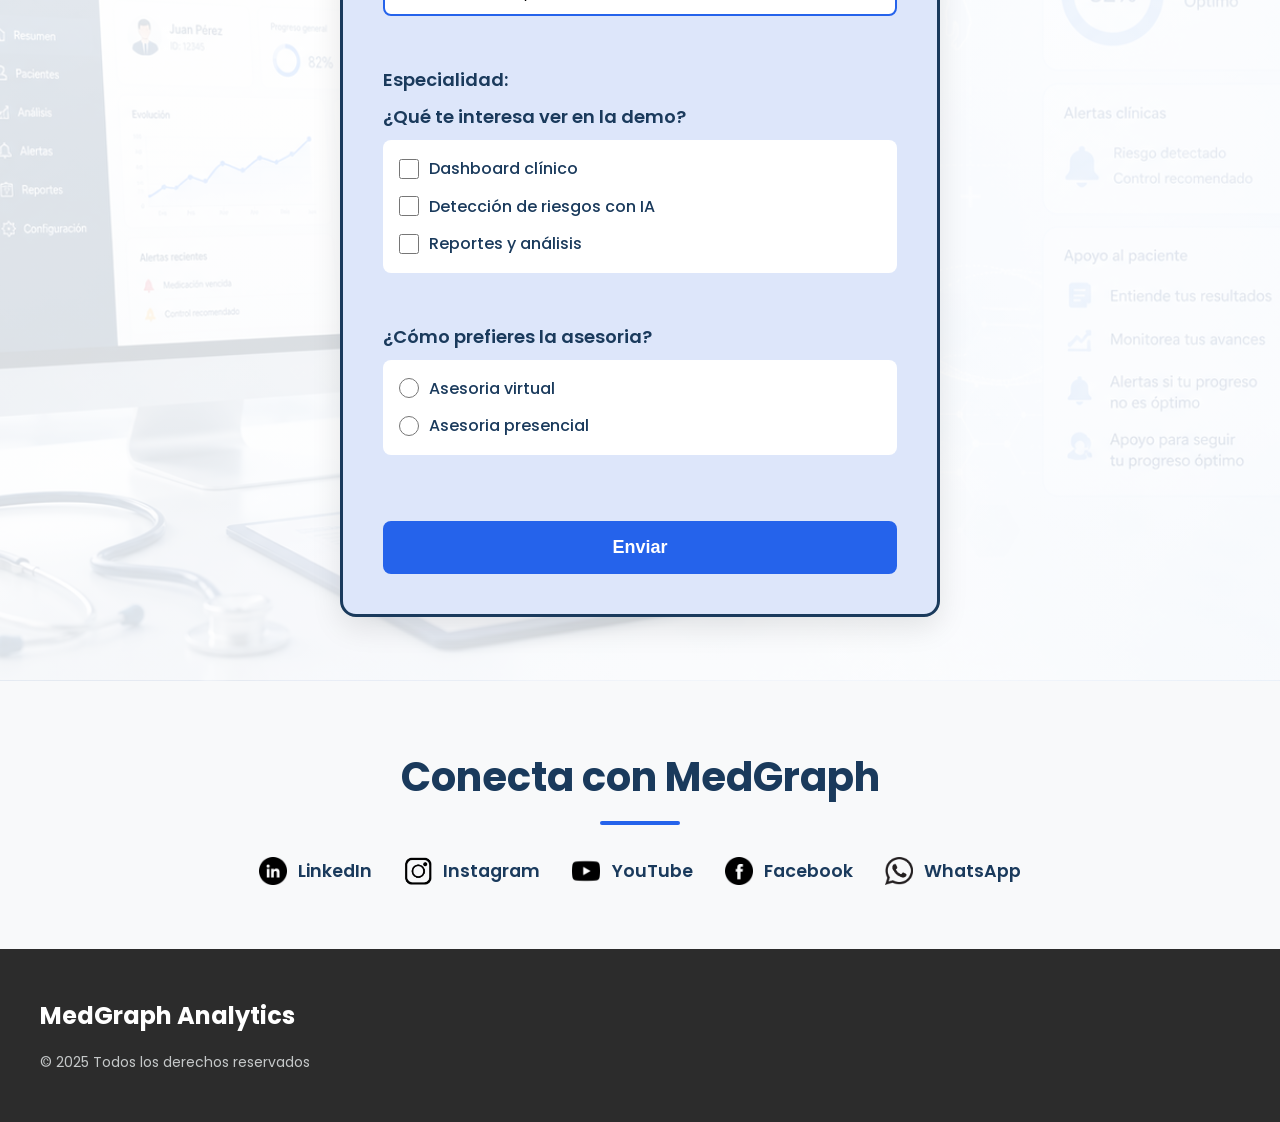
==== commit b4a80320: "Update index.html" ====
--- a/index.html
+++ b/index.html
@@ -3,7 +3,7 @@
 <head>
     <meta charset="UTF-8">
     <meta name="viewport" content="width=device-width, initial-scale=1.0">
-    <title>cafe aroma- granos selectos</title>
+    <title>MedGraph Analytics</title>
     <link rel="stylesheet" href="style2.css">
     <link href="https://fonts.googleapis.com/css2?family=Poppins:wght@300;400;500;600;700&display=swap" rel="stylesheet">
     <script defer src="app.js"></script>
@@ -31,7 +31,7 @@
         <div class="hero-content">
             <h1 class="hero-title">MEDGRAPH ANALYTICS</h1>
             <p class="hero-subtitle">Facilitamos la comunicación entre médicos y pacientes mediante visualización clara de diagnósticos, resultados y evolución clínica.</p>
-            <a href="#menu" class="btn-primary">Descubre nuestro menu</a>
+            <a href="#menu" class="btn-primary">Explorar la plataforma</a>
         </div>
     </section>
 
@@ -48,7 +48,7 @@
                     </p>
                 </div>
                 <div class="image-content">
-                    <img src="images/imagen1.png" alt="cafe servido" class="section-image">
+                    <img src="images/imagen1.png" alt="Dashboard clínico de MedGraph Analytics" class="section-image">
                 </div>
             </div>
         </div>
@@ -161,8 +161,8 @@
                             <option value="Consultorio">Consultorio</option>
                             <option value="Otro">Otro</option>
                         </select>
-
                         <span class="error-message" id="sede-error"></span>
+                    </div>
 
                     <div class="form-group">
                         <label class="form-label">Especialidad:</label>
@@ -294,7 +294,6 @@
             <!-- Columna 1: Información del negocio --> 
             <div class="footer-column"> 
                 <div class="footer-logo"> 
-                    <i class="fas fa-mug-hot"></i> 
                     <h3>MedGraph Analytics</h3> 
                 </div> 
                 <p class="footer-copyright">© 2025 Todos los derechos reservados</p> 
